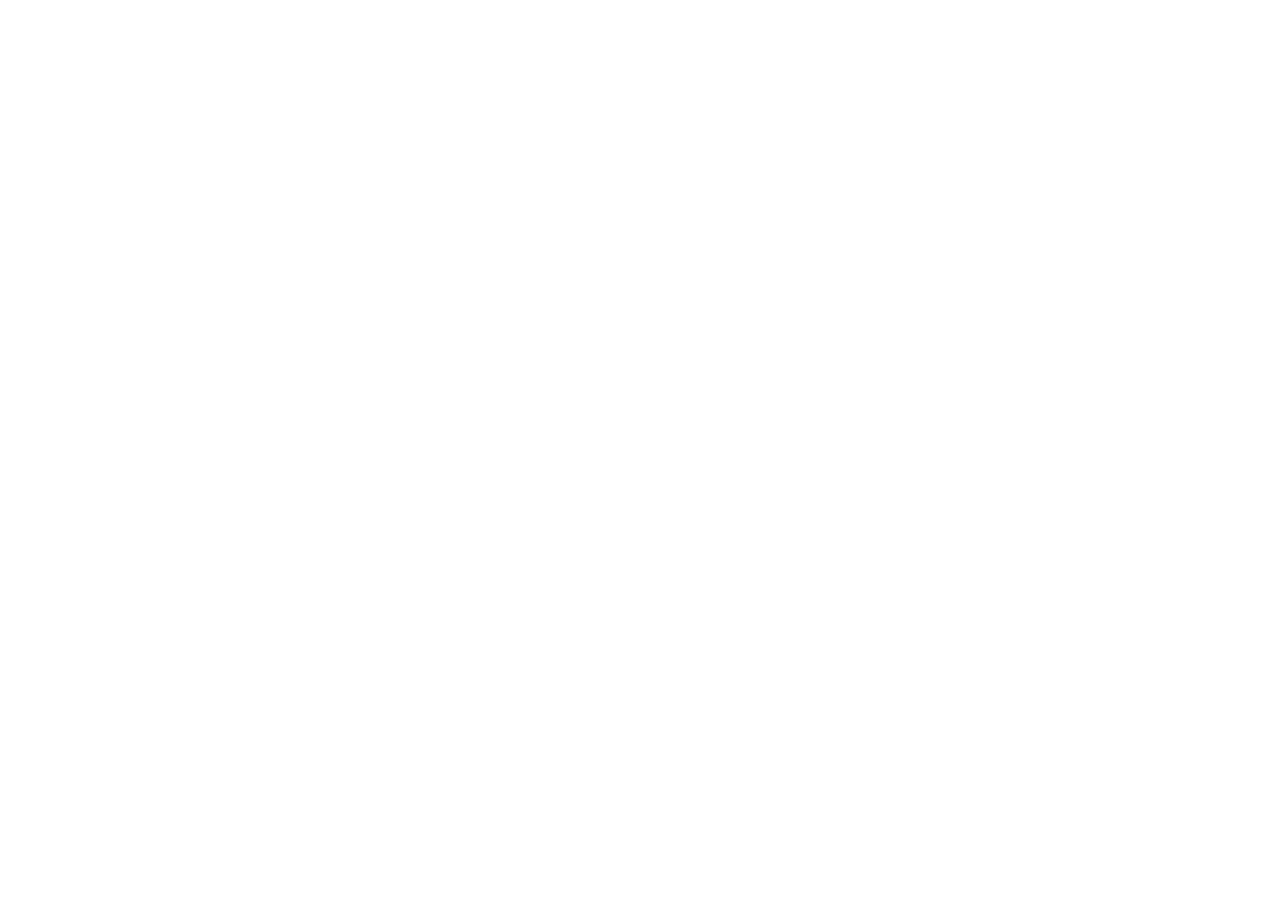
==== index.html @ d0e0bfbb "init" ====
<!DOCTYPE html>
<html lang="en">

<head>
    <meta charset="UTF-8">
    <meta http-equiv="X-UA-Compatible" content="IE=edge">
    <meta name="viewport" content="width=device-width, initial-scale=1.0">
    <title>Space Travel</title>
    <link rel="stylesheet" href="style.css">
</head>

<body>

    <script src="index.js"></script>
</body>

</html>
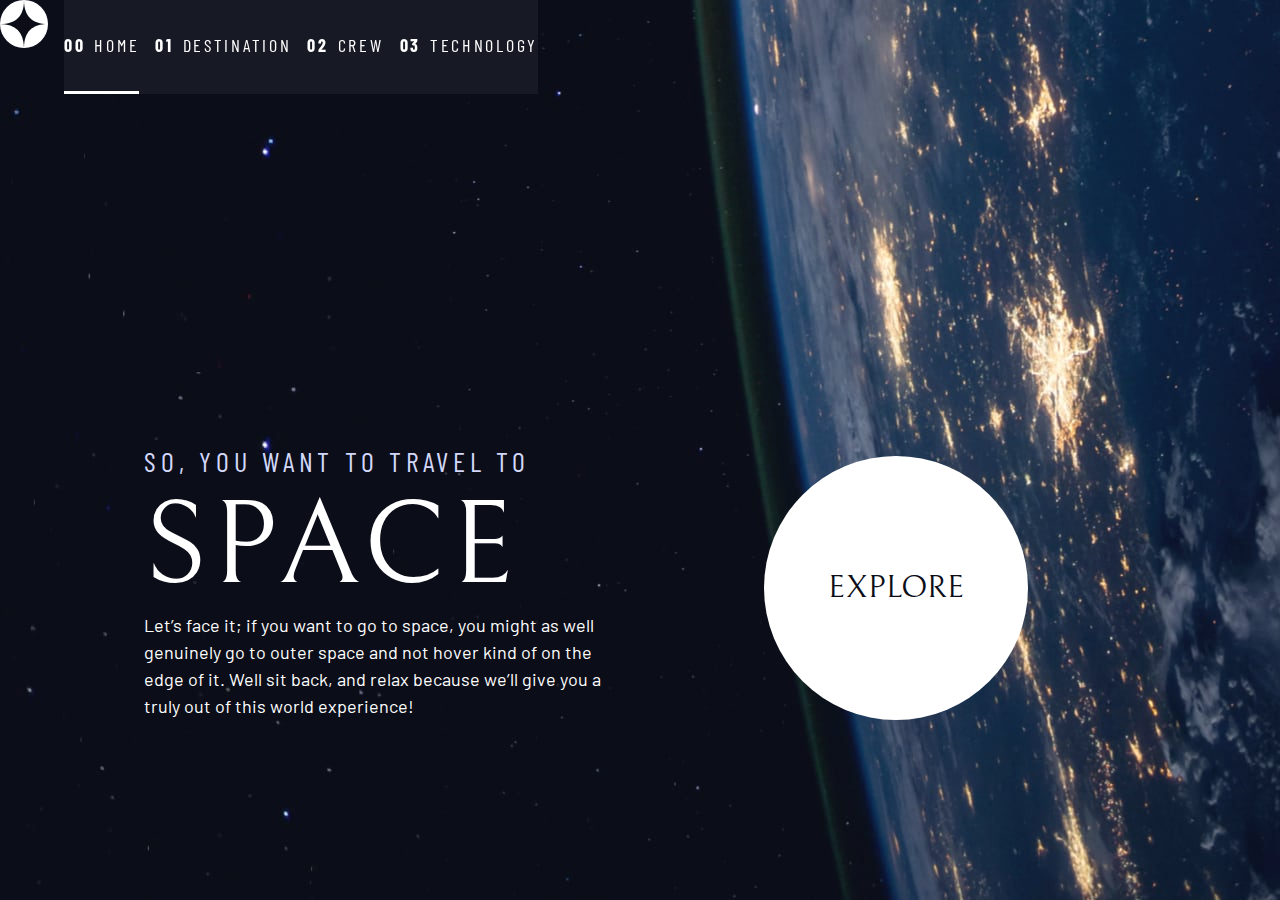
==== commit 22ba19c0: "create index.html page" ====
--- a/index.html
+++ b/index.html
@@ -5,13 +5,69 @@
     <meta charset="UTF-8">
     <meta http-equiv="X-UA-Compatible" content="IE=edge">
     <meta name="viewport" content="width=device-width, initial-scale=1.0">
-    <title>Space Travel</title>
+    <link rel="icon" type="image/png" sizes="32x32" href="./assets/favicon-32x32.png">
+
+    <!-- Google fonts -->
+    <link rel="preconnect" href="https://fonts.googleapis.com">
+    <link rel="preconnect" href="https://fonts.gstatic.com" crossorigin>
+    <link
+        href="https://fonts.googleapis.com/css2?family=Barlow+Condensed:wght@400;700&family=Bellefair&family=Barlow:wght@400;700&display=swap"
+        rel="stylesheet">
+
+    <!-- Custom CSS -->
     <link rel="stylesheet" href="style.css">
+
+    <title>Frontend Mentor | Space tourism website</title>
+
+    <script src="index.js" defer></script>
 </head>
 
-<body>
+<body class="home">
+    <header class="primary-header flex">
+        <div>
+            <img src="./assets/shared/logo.svg" alt="space tourism logo" class="logo">
+        </div>
+        <button class="mobile-nav-toggle" aria-controls="primary-navigation">
+            <span class="sr-only" aria-expanded="false">Menu</span>
+        </button>
+        <nav>
+            <ul id="primary-navigation" class="primary-navigation underline-indicators flex">
+                <li class="active">
+                    <a class="ff-sans-cond uppercase text-white letter-spacing-2" href="index.html">
+                        <span>00</span>Home
+                    </a>
+                <li>
+                    <a class="ff-sans-cond uppercase text-white letter-spacing-2" href="destination.html">
+                        <span>01</span>Destination
+                    </a>
+                <li>
+                    <a class="ff-sans-cond uppercase text-white letter-spacing-2" href="crew.html">
+                        <span>02</span>Crew
+                    </a>
+                <li>
+                    <a class="ff-sans-cond uppercase text-white letter-spacing-2" href="technology.html">
+                        <span>03</span>Technology
+                    </a>
+            </ul>
+        </nav>
+    </header>
 
-    <script src="index.js"></script>
+
+    <div class="grid-container grid-container--home">
+        <div>
+            <h1 class="text-accent fs-500 ff-sans-cond uppercase letter-spacing-1">So, you want to travel to
+                <span class="fs-900 ff-serif text-white d-block">Space</span>
+            </h1>
+            <p>
+                Let’s face it; if you want to go to space, you might as well genuinely go to
+                outer space and not hover kind of on the edge of it. Well sit back, and relax
+                because we’ll give you a truly out of this world experience!
+            </p>
+        </div>
+        <div>
+            <a href="#" class="large-button uppercase ff-serif text-dark bg-white">Explore</a>
+        </div>
+    </div>
 </body>
 
 </html>--- a/style.css
+++ b/style.css
@@ -0,0 +1,447 @@
+/* ------------------- */
+/* Custom properties   */
+/* ------------------- */
+
+:root {
+  /* colors */
+  --clr-dark: 230 35% 7%;
+  --clr-light: 231 77% 90%;
+  --clr-white: 0 0% 100%;
+
+  /* font-sizes */
+  --fs-900: clamp(5rem, 8vw + 1rem, 9.375rem);
+  --fs-800: 3.5rem;
+  --fs-700: 1.5rem;
+  --fs-600: 1rem;
+  --fs-500: 1.75rem;
+  --fs-400: 0.9375rem;
+  --fs-300: 1rem;
+  --fs-200: 0.875rem;
+
+  /* font-families */
+  --ff-serif: "Bellefair", serif;
+  --ff-sans-cond: "Barlow Condensed", sans-serif;
+  --ff-sans-normal: "Barlow", sans-serif;
+}
+
+@media (min-width: 35em) {
+  :root {
+    --fs-800: 5rem;
+    --fs-700: 2.5rem;
+    --fs-600: 1.5rem;
+    --fs-400: 1rem;
+  }
+}
+
+@media (min-width: 45em) {
+  :root {
+    /* font-sizes */
+    --fs-800: 6.25rem;
+    --fs-700: 3.5rem;
+    --fs-600: 2rem;
+    --fs-400: 1.125rem;
+  }
+}
+
+/* ------------------- */
+/* Reset               */
+/* ------------------- */
+
+/* https://piccalil.li/blog/a-modern-css-reset/ */
+
+/* Box sizing */
+*,
+*::before,
+*::after {
+  box-sizing: border-box;
+}
+
+/* Reset margins */
+body,
+h1,
+h2,
+h3,
+h4,
+h5,
+p,
+figure,
+picture {
+  margin: 0;
+}
+
+h1,
+h2,
+h3,
+h4,
+h5,
+h6,
+p {
+  font-weight: 400;
+}
+
+/* set up the body */
+body {
+  font-family: var(--ff-sans-normal);
+  font-size: var(--fs-400);
+  color: hsl(var(--clr-white));
+  background-color: hsl(var(--clr-dark));
+  line-height: 1.5;
+  min-height: 100vh;
+
+  display: grid;
+  grid-template-rows: min-content 1fr;
+
+  overflow-x: hidden;
+}
+
+/* make images easier to work with */
+img,
+picutre {
+  max-width: 100%;
+  display: block;
+}
+
+/* make form elements easier to work with */
+input,
+button,
+textarea,
+select {
+  font: inherit;
+}
+
+/* remove animations for people who've turned them off */
+@media (prefers-reduced-motion: reduce) {
+  *,
+  *::before,
+  *::after {
+    animation-duration: 0.01ms !important;
+    animation-iteration-count: 1 !important;
+    transition-duration: 0.01ms !important;
+    scroll-behavior: auto !important;
+  }
+}
+
+/* ------------------- */
+/* Utility classes     */
+/* ------------------- */
+
+/* general */
+
+.flex {
+  display: flex;
+  gap: var(--gap, 1rem);
+}
+
+.grid {
+  display: grid;
+  gap: var(--gap, 1rem);
+}
+
+.d-block {
+  display: block;
+}
+
+.flow > *:where(:not(:first-child)) {
+  margin-top: var(--flow-space, 1rem);
+}
+
+.container {
+  padding-inline: 2em;
+  margin-inline: auto;
+  max-width: 80rem;
+}
+
+.grid-container {
+  text-align: center;
+  display: grid;
+  place-items: center;
+  padding-inline: 1rem;
+}
+
+.grid-container * {
+  max-width: 50ch;
+}
+
+@media (min-width: 45em) {
+  .grid-container {
+    text-align: left;
+    column-gap: var(--container-gap, 2rem);
+    grid-template-columns: minmax(1rem, 1fr) repeat(2, minmax(0, 30rem)) minmax(
+        1rem,
+        1fr
+      );
+  }
+
+  .grid-container > *:first-child {
+    grid-column: 2;
+  }
+
+  .grid-container > *:last-child {
+    grid-column: 3;
+  }
+
+  .grid-container--home {
+    padding-bottom: max(6rem, 20vh);
+    align-items: end;
+  }
+}
+
+.sr-only {
+  position: absolute;
+  width: 1px;
+  height: 1px;
+  padding: 0;
+  margin: -1px;
+  overflow: hidden;
+  clip: rect(0, 0, 0, 0);
+  white-space: nowrap; /* added line */
+  border: 0;
+}
+
+/* colors */
+
+.bg-dark {
+  background-color: hsl(var(--clr-dark));
+}
+.bg-accent {
+  background-color: hsl(var(--clr-light));
+}
+.bg-white {
+  background-color: hsl(var(--clr-white));
+}
+
+.text-dark {
+  color: hsl(var(--clr-dark));
+}
+.text-accent {
+  color: hsl(var(--clr-light));
+}
+.text-white {
+  color: hsl(var(--clr-white));
+}
+
+/* typography */
+
+.ff-serif {
+  font-family: var(--ff-serif);
+}
+.ff-sans-cond {
+  font-family: var(--ff-sans-cond);
+}
+.ff-sans-normal {
+  font-family: var(--ff-sans-normal);
+}
+
+.letter-spacing-1 {
+  letter-spacing: 4.75px;
+}
+.letter-spacing-2 {
+  letter-spacing: 2.7px;
+}
+.letter-spacing-3 {
+  letter-spacing: 2.35px;
+}
+
+.uppercase {
+  text-transform: uppercase;
+}
+
+.fs-900 {
+  font-size: var(--fs-900);
+}
+.fs-800 {
+  font-size: var(--fs-800);
+}
+.fs-700 {
+  font-size: var(--fs-700);
+}
+.fs-600 {
+  font-size: var(--fs-600);
+}
+.fs-500 {
+  font-size: var(--fs-500);
+}
+.fs-400 {
+  font-size: var(--fs-400);
+}
+.fs-300 {
+  font-size: var(--fs-300);
+}
+.fs-200 {
+  font-size: var(--fs-200);
+}
+
+.fs-900,
+.fs-800,
+.fs-700,
+.fs-600 {
+  line-height: 1.1;
+}
+
+.numbered-title {
+  font-family: var(--ff-sans-cond);
+  font-size: var(--fs-500);
+  text-transform: uppercase;
+  letter-spacing: 4.72px;
+}
+
+.numbered-title span {
+  margin-right: 0.5em;
+  font-weight: 700;
+  color: hsl(var(--clr-white) / 0.25);
+}
+
+/* ------------------- */
+/* Compontents         */
+/* ------------------- */
+
+.large-button {
+  font-size: 2rem;
+  position: relative;
+  z-index: 1;
+  display: inline-grid;
+  place-items: center;
+  padding: 0 2em;
+  border-radius: 50%;
+  aspect-ratio: 1;
+  text-decoration: none;
+}
+
+.large-button::after {
+  content: "";
+  position: absolute;
+  z-index: -1;
+  width: 100%;
+  height: 100%;
+  background: hsl(var(--clr-white) / 0.1);
+  border-radius: 50%;
+  opacity: 0;
+  transition: opacity 500ms linear, transform 750ms ease-in-out;
+}
+
+.large-button:hover::after,
+.large-button:focus::after {
+  opacity: 1;
+  transform: scale(1.5);
+}
+
+.primary-navigation {
+  --underline-gap: 2rem;
+  list-style: none;
+  padding: 0;
+  margin: 0;
+  background: hsl(var(--clr-white) / 0.05);
+  backdrop-filter: blur(1.5rem);
+}
+
+.mobile-nav-toggle {
+  display: none;
+}
+
+@media (max-width: 35rem) {
+  .primary-navigation {
+    --underline-gap: 0.5rem;
+    position: fixed;
+    z-index: 1000;
+    inset: 0 0 0 30%;
+    list-style: none;
+    padding: min(20rem, 15vh) 2rem;
+    margin: 0;
+    flex-direction: column;
+    transform: translateX(100%);
+  }
+
+  .mobile-nav-toggle {
+    display: block;
+    position: absolute;
+    z-index: 2000;
+    right: 1rem;
+    top: 2rem;
+    background: transparent;
+    background-image: url(./assets/shared/icon-hamburger.svg);
+    background-repeat: no-repeat;
+    width: 1.5rem;
+    aspect-ratio: 1;
+    border: 0;
+  }
+}
+
+.primary-navigation a {
+  text-decoration: none;
+}
+
+.primary-navigation a > span {
+  font-weight: 700;
+  margin-right: 0.5em;
+}
+
+.underline-indicators > * {
+  cursor: pointer;
+  padding: var(--underline-gap, 1rem) 0;
+  border: 0;
+  border-bottom: 0.2rem solid hsl(var(--clr-white) / 0);
+}
+
+.underline-indicators > *:focus {
+  border-color: hsl(var(--clr-white) / 0.5);
+}
+
+@media (hover: hover) {
+  .underline-indicators > *:hover {
+    border-color: hsl(var(--clr-white) / 0.5);
+  }
+}
+
+@media (min-width: 35rem) {
+  .underline-indicators > .active,
+  .underline-indicators > [aria-selected="true"] {
+    color: hsl(var(--clr-white) / 1);
+    border-color: hsl(var(--clr-white) / 1);
+  }
+}
+
+.tab-list {
+  --gap: 2rem;
+}
+
+.dot-indicators > * {
+  cursor: pointer;
+  border: 0;
+  border-radius: 50%;
+  padding: 0.5em;
+  background-color: hsl(var(--clr-white) / 0.25);
+}
+
+.dot-indicators > *:hover,
+.dot-indicators > *:focus {
+  background-color: hsl(var(--clr-white) / 0.5);
+}
+
+.dot-indicators > [aria-selected="true"] {
+  background-color: hsl(var(--clr-white) / 1);
+}
+
+/* ----------------------------- */
+/* Page specific background      */
+/* ----------------------------- */
+body {
+  background-size: cover;
+  background-position: bottom center;
+}
+/* home */
+.home {
+  background-image: url(./assets/home/background-home-mobile.jpg);
+}
+
+@media (min-width: 35rem) {
+  .home {
+    background-position: center center;
+    background-image: url(./assets/home/background-home-tablet.jpg);
+  }
+}
+
+@media (min-width: 45rem) {
+  .home {
+    background-image: url(./assets/home/background-home-desktop.jpg);
+  }
+}
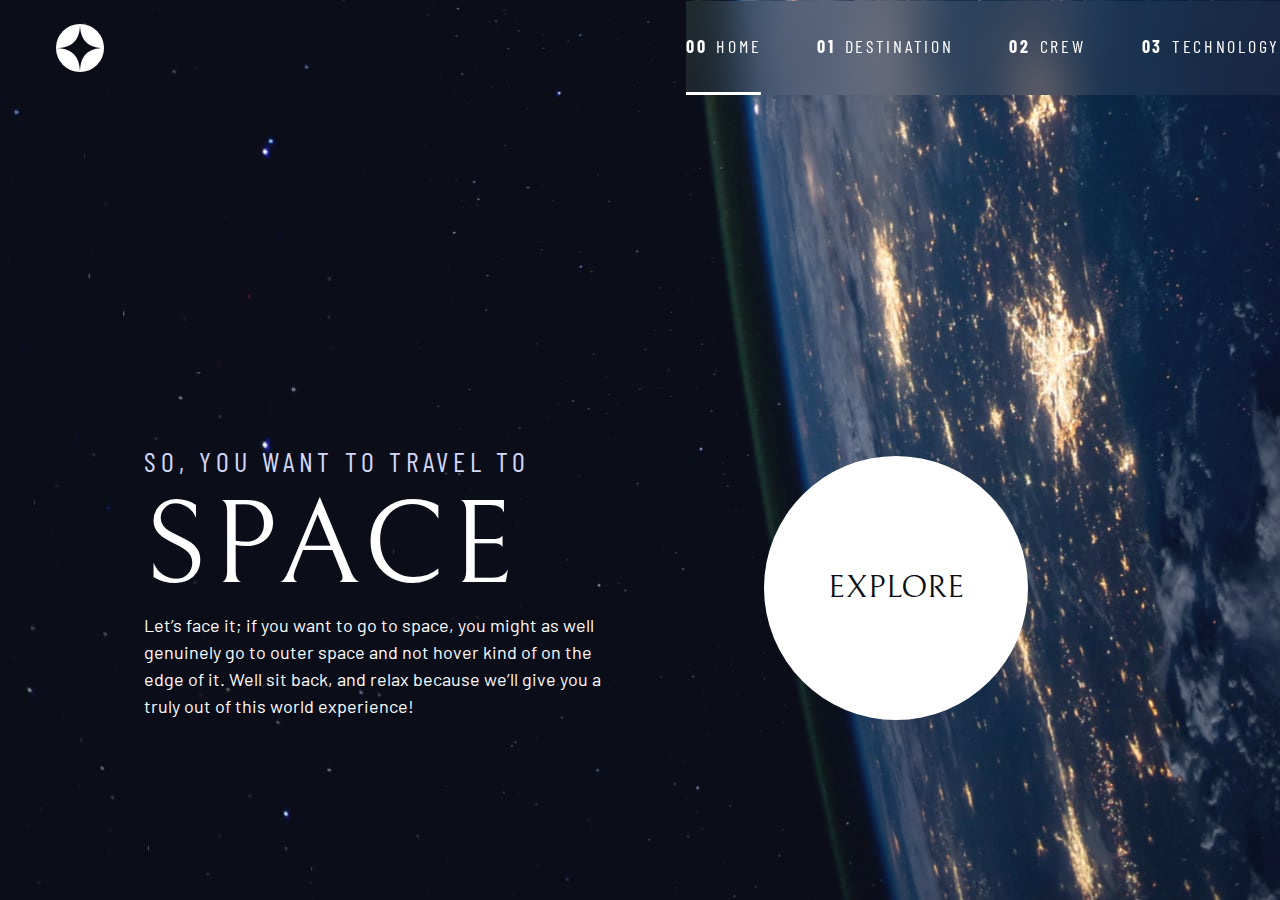
==== commit f16ef1dc: "Add menu nav toggle" ====
--- a/index.html
+++ b/index.html
@@ -31,7 +31,7 @@
             <span class="sr-only" aria-expanded="false">Menu</span>
         </button>
         <nav>
-            <ul id="primary-navigation" class="primary-navigation underline-indicators flex">
+            <ul id="primary-navigation" data-visible="false" class="primary-navigation underline-indicators flex">
                 <li class="active">
                     <a class="ff-sans-cond uppercase text-white letter-spacing-2" href="index.html">
                         <span>00</span>Home
--- a/style.css
+++ b/style.css
@@ -325,13 +325,34 @@
   transform: scale(1.5);
 }
 
+/* primary-header */
+
+.logo {
+  margin: 1.5rem clamp(1.5rem, 5vw, 3.5rem);
+}
+
+.primary-header {
+  justify-content: space-between;
+  align-items: center;
+}
+
 .primary-navigation {
+  --gap: clamp(1.5rem, 5vw, 3.5rem);
   --underline-gap: 2rem;
   list-style: none;
   padding: 0;
   margin: 0;
   background: hsl(var(--clr-white) / 0.05);
   backdrop-filter: blur(1.5rem);
+}
+
+.primary-navigation a {
+  text-decoration: none;
+}
+
+.primary-navigation a > span {
+  font-weight: 700;
+  margin-right: 0.5em;
 }
 
 .mobile-nav-toggle {
@@ -349,6 +370,15 @@
     margin: 0;
     flex-direction: column;
     transform: translateX(100%);
+    transition: transform 500ms ease-in-out;
+  }
+
+  .primary-navigation[data-visible="true"] {
+    transform: translateX(0);
+  }
+
+  .primary-navigation.underline-indicators > .active {
+    border: 0;
   }
 
   .mobile-nav-toggle {
@@ -360,19 +390,30 @@
     background: transparent;
     background-image: url(./assets/shared/icon-hamburger.svg);
     background-repeat: no-repeat;
+    background-position: center;
     width: 1.5rem;
     aspect-ratio: 1;
     border: 0;
   }
-}
-
-.primary-navigation a {
-  text-decoration: none;
-}
-
-.primary-navigation a > span {
-  font-weight: 700;
-  margin-right: 0.5em;
+
+  .mobile-nav-toggle[aria-expanded="true"] {
+    background-image: url(./assets/shared/icon-close.svg);
+  }
+
+  .mobile-nav-toggle:focus-visible {
+    outline: 5px solid white;
+    outline-offset: 5px;
+  }
+}
+
+@media (min-width: 35em) and (max-width: 45em) {
+  .primary-navigation {
+    padding-inline: 3rem;
+  }
+
+  .primary-navigation a > span {
+    display: none;
+  }
 }
 
 .underline-indicators > * {
@@ -382,22 +423,15 @@
   border-bottom: 0.2rem solid hsl(var(--clr-white) / 0);
 }
 
+.underline-indicators > *:hover,
 .underline-indicators > *:focus {
   border-color: hsl(var(--clr-white) / 0.5);
 }
 
-@media (hover: hover) {
-  .underline-indicators > *:hover {
-    border-color: hsl(var(--clr-white) / 0.5);
-  }
-}
-
-@media (min-width: 35rem) {
-  .underline-indicators > .active,
-  .underline-indicators > [aria-selected="true"] {
-    color: hsl(var(--clr-white) / 1);
-    border-color: hsl(var(--clr-white) / 1);
-  }
+.underline-indicators > .active,
+.underline-indicators > [aria-selected="true"] {
+  color: hsl(var(--clr-white) / 1);
+  border-color: hsl(var(--clr-white) / 1);
 }
 
 .tab-list {
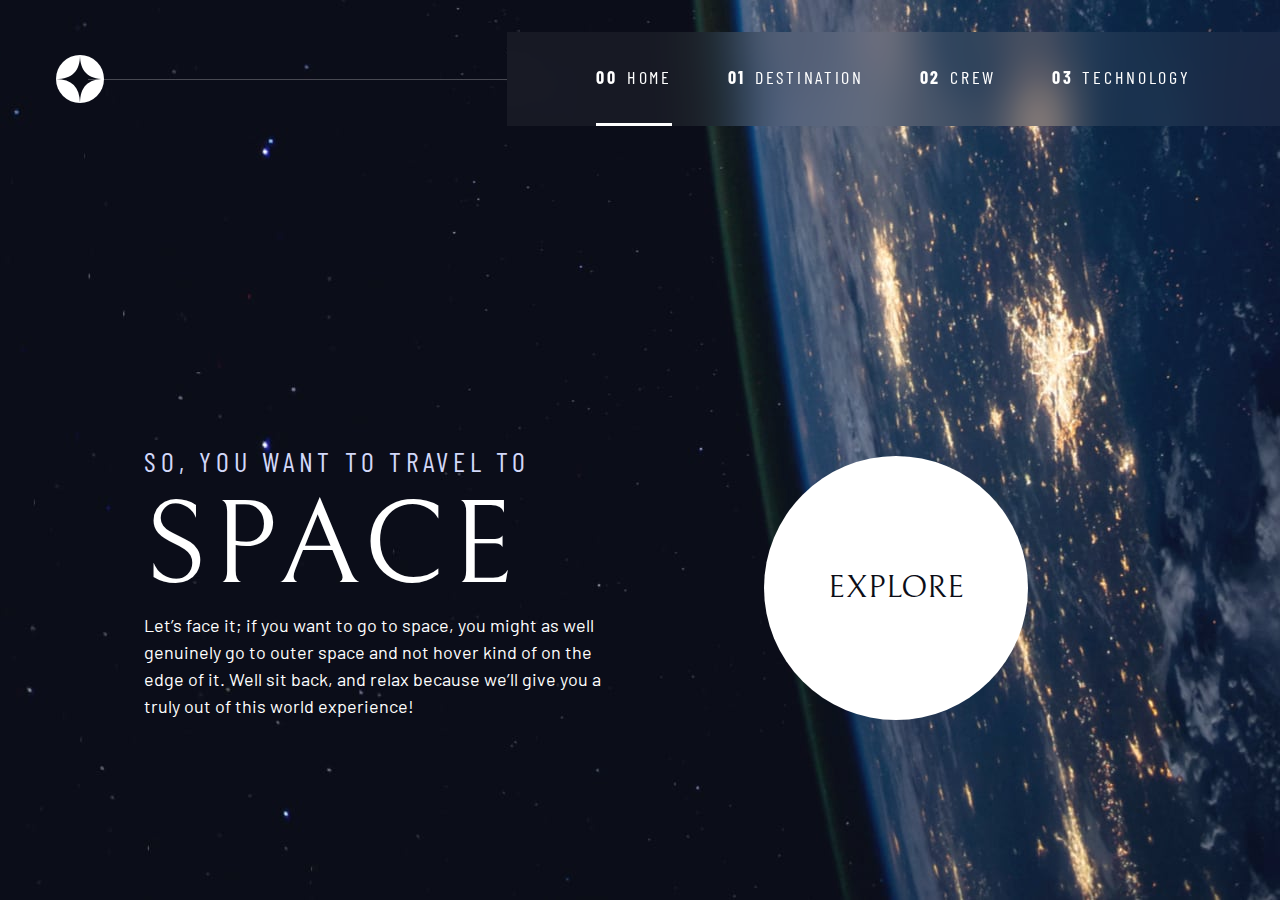
==== commit 198e01f6: "add header nav style line" ====
--- a/index.html
+++ b/index.html
@@ -33,21 +33,17 @@
         <nav>
             <ul id="primary-navigation" data-visible="false" class="primary-navigation underline-indicators flex">
                 <li class="active">
-                    <a class="ff-sans-cond uppercase text-white letter-spacing-2" href="index.html">
-                        <span>00</span>Home
-                    </a>
+                    <a class="ff-sans-cond uppercase text-white letter-spacing-2"
+                        href="index.html"><span>00</span>Home</a>
                 <li>
                     <a class="ff-sans-cond uppercase text-white letter-spacing-2" href="destination.html">
-                        <span>01</span>Destination
-                    </a>
+                        <span>01</span>Destination</a>
                 <li>
                     <a class="ff-sans-cond uppercase text-white letter-spacing-2" href="crew.html">
-                        <span>02</span>Crew
-                    </a>
+                        <span>02</span>Crew</a>
                 <li>
                     <a class="ff-sans-cond uppercase text-white letter-spacing-2" href="technology.html">
-                        <span>03</span>Technology
-                    </a>
+                        <span>03</span>Technology</a>
             </ul>
         </nav>
     </header>
--- a/style.css
+++ b/style.css
@@ -406,13 +406,36 @@
   }
 }
 
-@media (min-width: 35em) and (max-width: 45em) {
+@media (min-width: 35em) {
   .primary-navigation {
-    padding-inline: 3rem;
-  }
-
+    padding-inline: clamp(3rem, 7vw, 7rem);
+  }
+}
+
+@media (min-width: 35em) and (max-width: 44.999em) {
   .primary-navigation a > span {
     display: none;
+  }
+}
+
+@media (min-width: 45em) {
+  .primary-header::after {
+    content: "";
+    display: block;
+    position: relative;
+    height: 1px;
+    width: 100%;
+    margin: -2.5rem;
+    background: hsl(var(--clr-white) / 0.25);
+    order: 1;
+  }
+
+  nav {
+    order: 2;
+  }
+
+  .primary-navigation {
+    margin-block: 2rem;
   }
 }
 
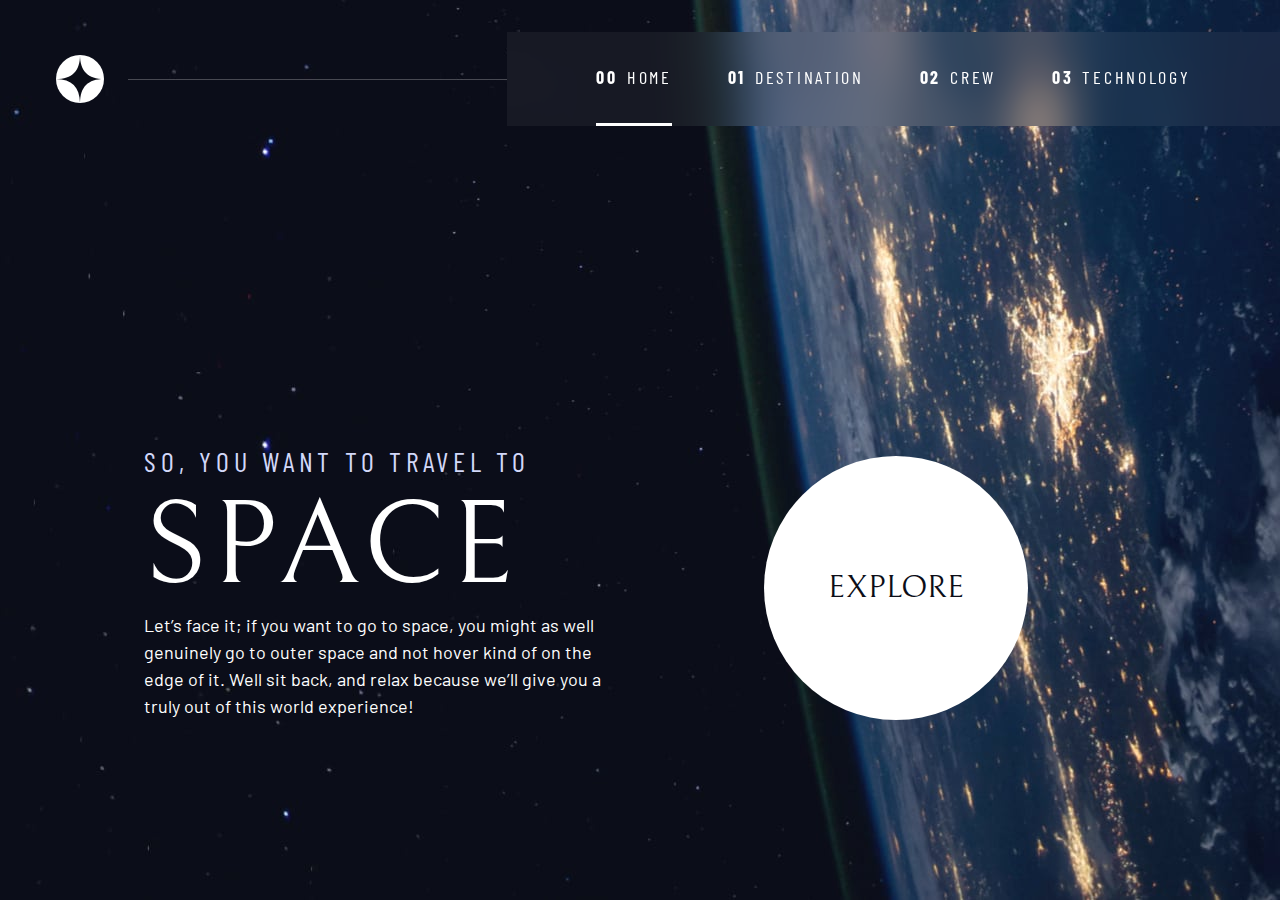
==== commit c2a96f16: "add toggle tabs" ====
--- a/index.html
+++ b/index.html
@@ -19,10 +19,11 @@
 
     <title>Frontend Mentor | Space tourism website</title>
 
-    <script src="index.js" defer></script>
+    <script src="navigation.js" defer></script>
 </head>
 
 <body class="home">
+    <a class="skip-to-content" href="#main">Skip to main content</a>
     <header class="primary-header flex">
         <div>
             <img src="./assets/shared/logo.svg" alt="space tourism logo" class="logo">
@@ -33,23 +34,23 @@
         <nav>
             <ul id="primary-navigation" data-visible="false" class="primary-navigation underline-indicators flex">
                 <li class="active">
-                    <a class="ff-sans-cond uppercase text-white letter-spacing-2"
-                        href="index.html"><span>00</span>Home</a>
+                    <a class="ff-sans-cond uppercase text-white letter-spacing-2" href="index.html">
+                        <span aria-hidden="true">00</span>Home</a>
                 <li>
                     <a class="ff-sans-cond uppercase text-white letter-spacing-2" href="destination.html">
-                        <span>01</span>Destination</a>
+                        <span aria-hidden="true">01</span>Destination</a>
                 <li>
                     <a class="ff-sans-cond uppercase text-white letter-spacing-2" href="crew.html">
-                        <span>02</span>Crew</a>
+                        <span aria-hidden="true">02</span>Crew</a>
                 <li>
                     <a class="ff-sans-cond uppercase text-white letter-spacing-2" href="technology.html">
-                        <span>03</span>Technology</a>
+                        <span aria-hidden="true">03</span>Technology</a>
             </ul>
         </nav>
     </header>
 
 
-    <div class="grid-container grid-container--home">
+    <main id="main" class="grid-container grid-container--home">
         <div>
             <h1 class="text-accent fs-500 ff-sans-cond uppercase letter-spacing-1">So, you want to travel to
                 <span class="fs-900 ff-serif text-white d-block">Space</span>
@@ -63,7 +64,7 @@
         <div>
             <a href="#" class="large-button uppercase ff-serif text-dark bg-white">Explore</a>
         </div>
-    </div>
+    </main>
 </body>
 
 </html>--- a/style.css
+++ b/style.css
@@ -13,7 +13,7 @@
   --fs-800: 3.5rem;
   --fs-700: 1.5rem;
   --fs-600: 1rem;
-  --fs-500: 1.75rem;
+  --fs-500: 1rem;
   --fs-400: 0.9375rem;
   --fs-300: 1rem;
   --fs-200: 0.875rem;
@@ -29,6 +29,7 @@
     --fs-800: 5rem;
     --fs-700: 2.5rem;
     --fs-600: 1.5rem;
+    --fs-500: 1.25rem;
     --fs-400: 1rem;
   }
 }
@@ -39,6 +40,7 @@
     --fs-800: 6.25rem;
     --fs-700: 3.5rem;
     --fs-600: 2rem;
+    --fs-500: 1.75rem;
     --fs-400: 1.125rem;
   }
 }
@@ -145,45 +147,14 @@
   margin-top: var(--flow-space, 1rem);
 }
 
+.flow--space-small {
+  --flow-space: 0.75rem;
+}
+
 .container {
   padding-inline: 2em;
   margin-inline: auto;
   max-width: 80rem;
-}
-
-.grid-container {
-  text-align: center;
-  display: grid;
-  place-items: center;
-  padding-inline: 1rem;
-}
-
-.grid-container * {
-  max-width: 50ch;
-}
-
-@media (min-width: 45em) {
-  .grid-container {
-    text-align: left;
-    column-gap: var(--container-gap, 2rem);
-    grid-template-columns: minmax(1rem, 1fr) repeat(2, minmax(0, 30rem)) minmax(
-        1rem,
-        1fr
-      );
-  }
-
-  .grid-container > *:first-child {
-    grid-column: 2;
-  }
-
-  .grid-container > *:last-child {
-    grid-column: 3;
-  }
-
-  .grid-container--home {
-    padding-bottom: max(6rem, 20vh);
-    align-items: end;
-  }
 }
 
 .sr-only {
@@ -196,6 +167,21 @@
   clip: rect(0, 0, 0, 0);
   white-space: nowrap; /* added line */
   border: 0;
+}
+
+.skip-to-content {
+  position: absolute;
+  z-index: 9999;
+  background: hsl(var(--clr-white));
+  color: hsl(var(--clr-dark));
+  padding: 0.5em 1em;
+  margin-inline: auto;
+  transform: translateY(-100%);
+  transition: transform 250ms ease-in;
+}
+
+.skip-to-content:focus {
+  transform: translateY(0);
 }
 
 /* colors */
@@ -425,7 +411,7 @@
     position: relative;
     height: 1px;
     width: 100%;
-    margin: -2.5rem;
+    margin-right: -2.5rem;
     background: hsl(var(--clr-white) / 0.25);
     order: 1;
   }
@@ -441,9 +427,10 @@
 
 .underline-indicators > * {
   cursor: pointer;
-  padding: var(--underline-gap, 1rem) 0;
+  padding: var(--underline-gap, 0.5rem) 0;
   border: 0;
   border-bottom: 0.2rem solid hsl(var(--clr-white) / 0);
+  background-color: transparent;
 }
 
 .underline-indicators > *:hover,
@@ -502,3 +489,202 @@
     background-image: url(./assets/home/background-home-desktop.jpg);
   }
 }
+
+/* destination */
+.destination {
+  background-image: url(./assets/destination/background-destination-mobile.jpg);
+}
+
+@media (min-width: 35rem) {
+  .destination {
+    background-position: center center;
+    background-image: url(./assets/destination/background-destination-tablet.jpg);
+  }
+}
+
+@media (min-width: 45rem) {
+  .destination {
+    background-image: url(./assets/destination/background-destination-desktop.jpg);
+  }
+}
+
+/* crew */
+.crew {
+  background-image: url(./assets/home/background-crew-mobile.jpg);
+}
+
+@media (min-width: 35rem) {
+  .crew {
+    background-position: center center;
+    background-image: url(./assets/crew/background-crew-tablet.jpg);
+  }
+}
+
+@media (min-width: 45rem) {
+  .crew {
+    background-image: url(./assets/crew/background-crew-desktop.jpg);
+  }
+}
+
+/* ----------------------------- */
+/* Layout                        */
+/* ----------------------------- */
+
+.grid-container {
+  text-align: center;
+  display: grid;
+  place-items: center;
+  padding-inline: 1rem;
+  padding-bottom: 4rem;
+}
+
+.grid-container p:not([class]) {
+  max-width: 50ch;
+}
+
+.numbered-title {
+  grid-area: title;
+}
+
+/* destination layout */
+
+.grid-container--destination {
+  --flow-space: 2rem;
+  grid-template-areas:
+    "title"
+    "image"
+    "tabs"
+    "content";
+}
+
+.grid-container--destination > picture {
+  grid-area: image;
+  max-width: 60%;
+}
+
+.grid-container--destination > .tab-list {
+  grid-area: tabs;
+}
+
+.grid-container--destination > .destination-info {
+  grid-area: content;
+}
+
+.destination-meta {
+  flex-direction: column;
+  border-top: 1px solid hsl(var(--clr-white) / 0.1);
+  padding-top: 2.5rem;
+  margin-top: 2.5rem;
+}
+
+.destination-meta p {
+  font-size: 1.75rem;
+}
+
+/* crew layout */
+
+.grid-container--crew {
+  --flow-space: 2rem;
+  grid-template-areas:
+    "title"
+    "image"
+    "tabs"
+    "content";
+}
+
+.grid-container--crew > picture {
+  grid-area: image;
+  max-width: 60%;
+  border-bottom: 1px solid hsl(var(--clr-white) / 0.1);
+}
+
+.grid-container--crew > .dot-indicators {
+  grid-area: tabs;
+}
+
+.grid-container--crew > .crew-details {
+  grid-area: content;
+}
+
+.crew-details h2 {
+  color: hsl(var(--clr-white) / 0.5);
+}
+
+@media (min-width: 35em) {
+  .numbered-title {
+    justify-self: start;
+    margin-top: 2rem;
+  }
+
+  .destination-meta {
+    flex-direction: row;
+    justify-content: space-evenly;
+  }
+
+  .grid-container--crew {
+    padding-bottom: 0;
+    grid-template-areas:
+      "title"
+      "content"
+      "tabs"
+      "image";
+  }
+}
+
+@media (min-width: 45em) {
+  .grid-container {
+    text-align: left;
+    column-gap: var(--container-gap, 2rem);
+    grid-template-columns: minmax(1rem, 1fr) repeat(2, minmax(0, 30rem)) minmax(
+        1rem,
+        1fr
+      );
+  }
+
+  .grid-container--home {
+    padding-bottom: max(6rem, 20vh);
+    align-items: end;
+  }
+
+  .grid-container--home > *:first-child {
+    grid-column: 2;
+  }
+
+  .grid-container--home > *:last-child {
+    grid-column: 3;
+  }
+
+  .grid-container--destination {
+    justify-items: start;
+    align-content: start;
+    grid-template-areas:
+      ". title title ."
+      ". image tabs ."
+      ". image content .";
+  }
+
+  .grid-container--destination > picture,
+  .grid-container--crew > picture {
+    max-width: 90%;
+  }
+
+  .destination-meta {
+    --gap: min(6vw, 6rem);
+    justify-content: start;
+  }
+
+  .grid-container--crew {
+    grid-template-areas:
+      ". title title ."
+      ". content image ."
+      ". tabs image .";
+  }
+
+  .grid-container--crew > .dot-indicators {
+    justify-self: start;
+  }
+
+  /* .grid-container--crew > picture {
+        align-self: end;
+    } */
+}
